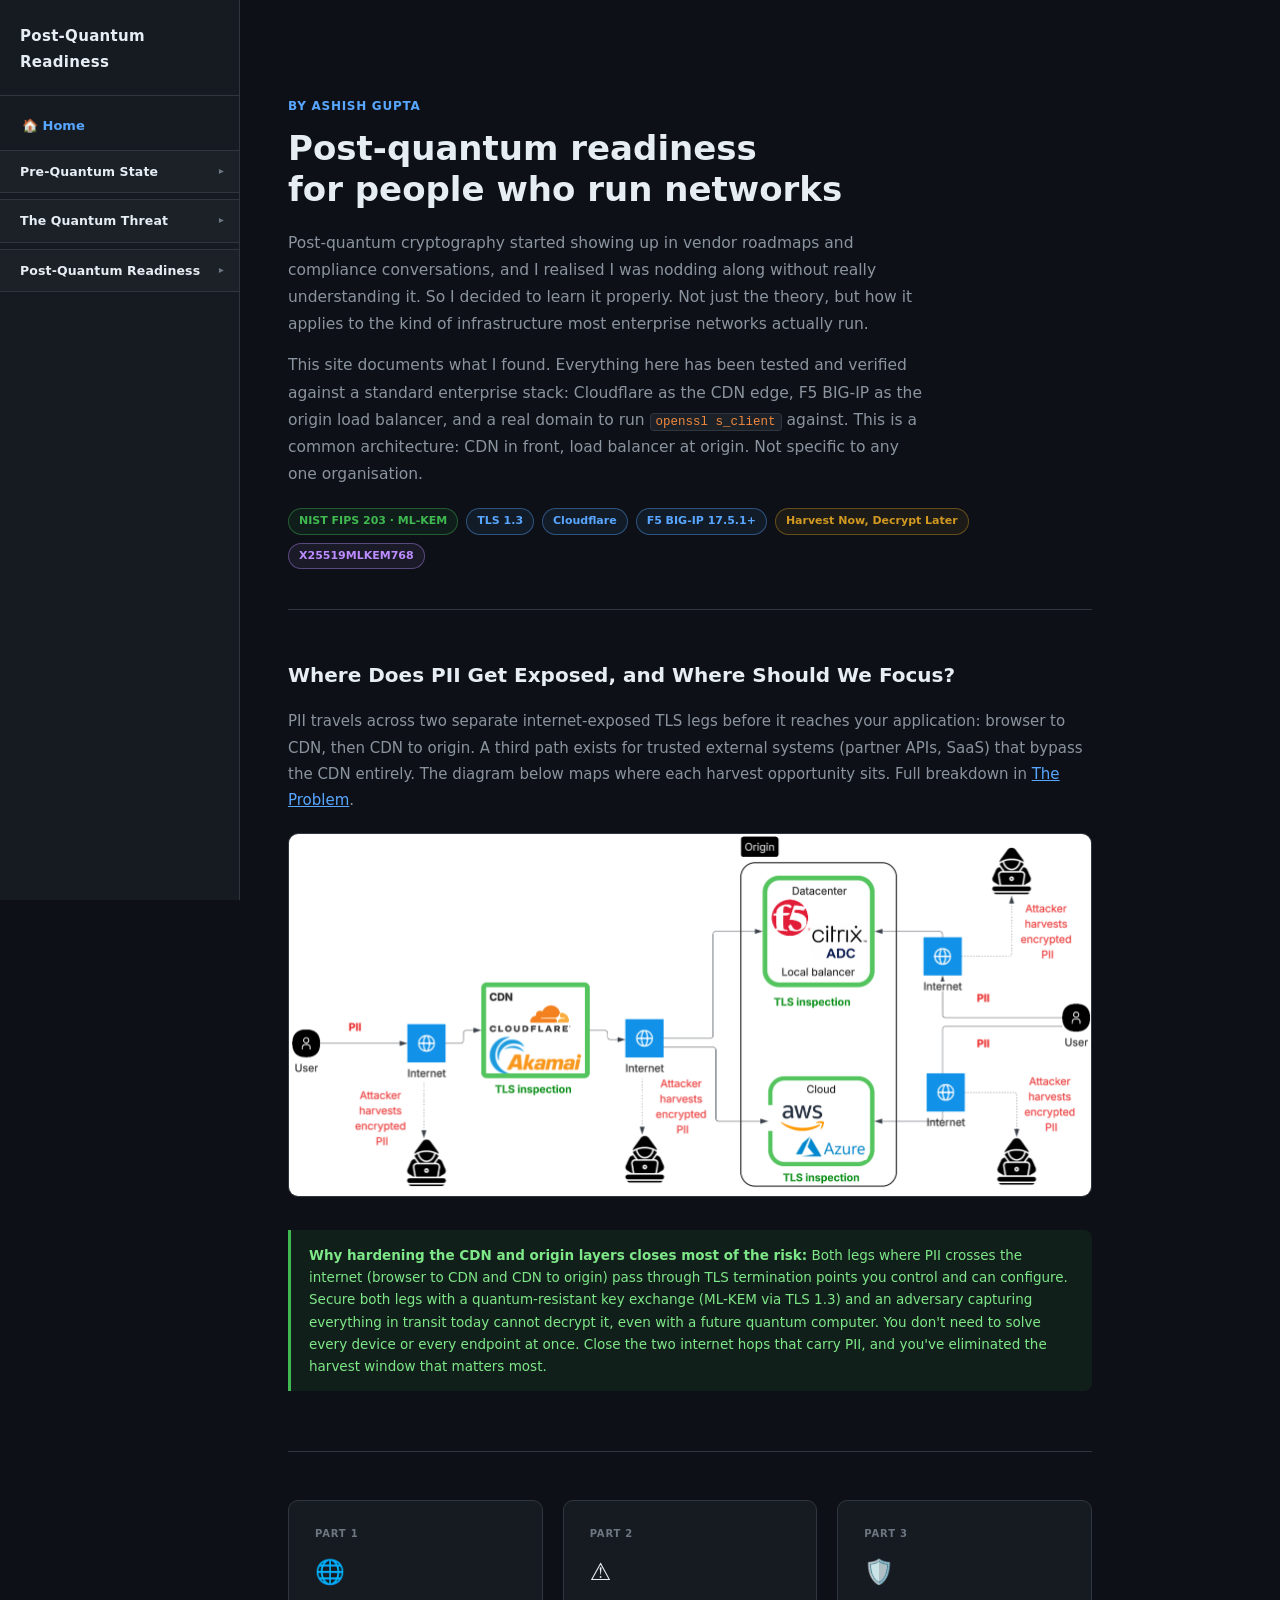
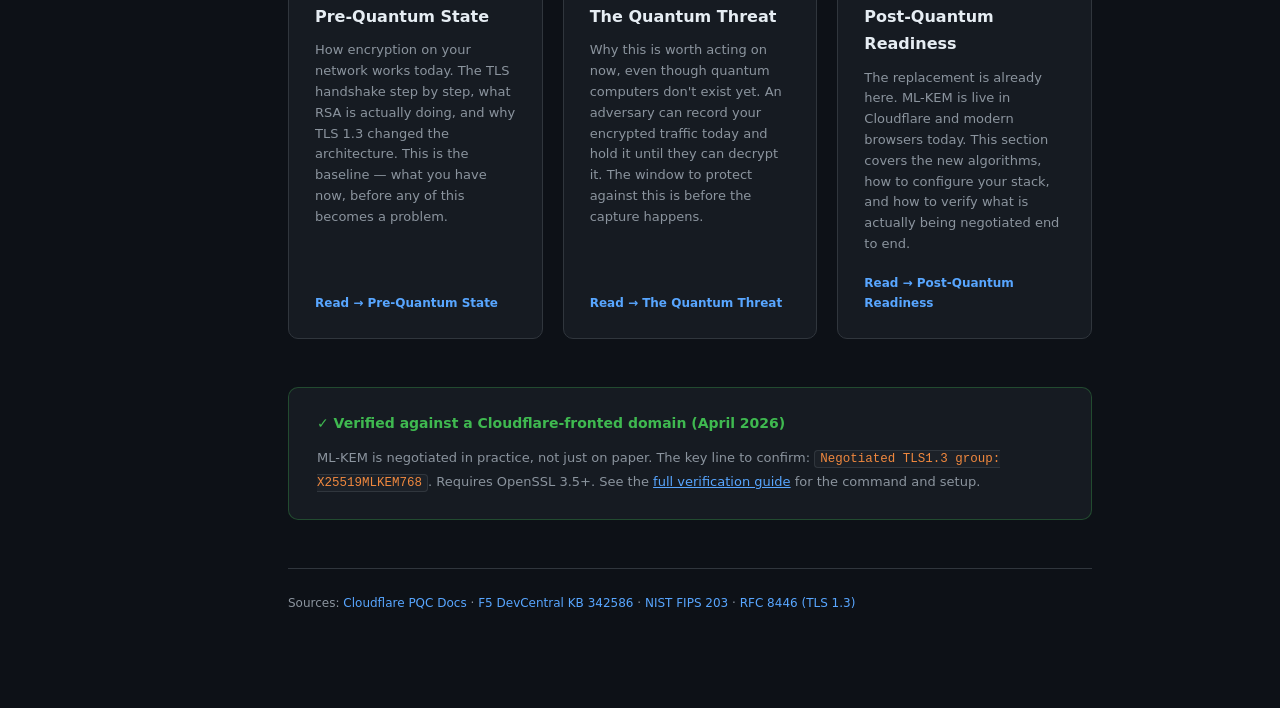
==== docs/index.html @ 65822cf4 "Replace 4 section cards with 3 matching the nav structure" ====
<!DOCTYPE html>
<html lang="en">
<head>
  <meta charset="UTF-8" />
  <meta name="viewport" content="width=device-width, initial-scale=1.0" />
  <title>Post-Quantum Readiness</title>
  <link rel="stylesheet" href="static/style.css" />
  <style>
    /* Landing page extras */
    .hero {
      padding: 48px 0 40px;
      border-bottom: 1px solid var(--border);
      margin-bottom: 48px;
    }
    .hero .eyebrow {
      font-size: 12px; color: var(--blue); font-weight: 600;
      letter-spacing: 0.06em; text-transform: uppercase; margin-bottom: 12px;
    }
    .hero h1 {
      font-size: 34px; font-weight: 700; line-height: 1.2;
      margin-bottom: 20px; color: var(--text);
    }
    .hero p { font-size: 15.5px; max-width: 640px; margin-bottom: 14px; }

    .section-cards { display: grid; grid-template-columns: 1fr 1fr 1fr; gap: 20px; margin-bottom: 48px; }

    .section-card {
      background: var(--surface); border: 1px solid var(--border);
      border-radius: 10px; padding: 24px 26px;
      text-decoration: none; color: inherit;
      display: flex; flex-direction: column; gap: 10px;
      transition: border-color 0.15s, background 0.15s;
    }
    .section-card:hover { border-color: var(--blue); background: rgba(88,166,255,0.04); }
    .section-card .card-eyebrow {
      font-size: 10px; font-weight: 700; text-transform: uppercase;
      letter-spacing: 0.08em; color: var(--text-dim);
    }
    .section-card .card-icon { font-size: 24px; }
    .section-card h3 { font-size: 16px; font-weight: 700; color: var(--text); margin: 0; }
    .section-card p { font-size: 13px; color: var(--text-muted); margin: 0; line-height: 1.6; }
    .section-card .card-link {
      font-size: 12px; font-weight: 600; color: var(--blue);
      margin-top: auto; padding-top: 8px;
    }

    .verified-box {
      background: var(--surface); border: 1px solid rgba(63,185,80,0.3);
      border-radius: 10px; padding: 24px 28px; margin-bottom: 48px;
    }
    .verified-box h3 { font-size: 14px; font-weight: 700; color: var(--green); margin-bottom: 12px; }
    .verified-box p { font-size: 13px; margin-bottom: 10px; }
    .verified-box p:last-child { margin-bottom: 0; }
    .verified-box pre { margin: 10px 0 0; font-size: 12px; }

    @media (max-width: 800px) {
      .section-cards { grid-template-columns: 1fr; }
      .hero h1 { font-size: 26px; }
    }
  </style>
</head>
<body>
<button id="menu-toggle" aria-label="Open navigation">☰</button>
<div id="sidebar-overlay"></div>


<aside class="sidebar">
  <div class="sidebar-logo">
    <a href="index.html">
      <h1>Post-Quantum<br>Readiness</h1>
    </a>
  </div>
  <nav>
    <a href="index.html" class="nav-home active">🏠 Home</a>

    <div class="nav-group">
      <div class="nav-section">Pre-Quantum State</div>
      <div class="nav-group-items">
        <a href="tls-rsa-handshake.html" class="nav-page">TLS 1.2 RSA Handshake</a>
        <a href="tls-rsa-handshake.html#the-flow" class="nav-sub">The 8-Step Flow</a>
        <a href="tls-rsa-handshake.html#the-vulnerability" class="nav-sub">Where the Vulnerability Lives</a>
        <a href="tls-rsa-handshake.html#vs-tls13" class="nav-sub">How TLS 1.3 Fixed It</a>

        <a href="tls-versions.html" class="nav-page">TLS 1.2 vs TLS 1.3</a>
        <a href="tls-versions.html#at-a-glance" class="nav-sub">At a Glance</a>
        <a href="tls-versions.html#key-points" class="nav-sub">Three Things to Know</a>
        <a href="tls-versions.html#why-tls12-fails" class="nav-sub">Why TLS 1.2 Can&#39;t Do ML-KEM</a>
        <a href="tls-versions.html#real-world" class="nav-sub">Real-World Test</a>
        <a href="tls-versions.html#cloudflare-tls-settings" class="nav-sub">Cloudflare TLS Settings</a>
      </div>
    </div>

    <div class="nav-group">
      <div class="nav-section">The Quantum Threat</div>
      <div class="nav-group-items">
        <a href="pre-quantum.html" class="nav-page">The Problem</a>
        <a href="pre-quantum.html#where-pii-flows" class="nav-sub">Where PII Flows</a>
        <a href="pre-quantum.html#why-key-exchange" class="nav-sub">Why Key Exchange</a>
        <a href="pre-quantum.html#hndl" class="nav-sub">Harvest Now, Decrypt Later</a>
      </div>
    </div>

    <div class="nav-group">
      <div class="nav-section">Post-Quantum Readiness</div>
      <div class="nav-group-items">
        <a href="post-quantum.html" class="nav-page">Post-Quantum Crypto</a>
        <a href="post-quantum.html#nist-standards" class="nav-sub">NIST Standards</a>
        <a href="post-quantum.html#mlkem-tls" class="nav-sub">ML-KEM in TLS 1.3</a>
        <a href="post-quantum.html#hybrid" class="nav-sub">Hybrid Mode</a>

        <a href="network.html" class="nav-page">Network Configuration</a>
        <a href="network.html#control" class="nav-sub">What You Can Control</a>
        <a href="network.html#tls-legs" class="nav-sub">TLS Termination Points</a>
        <a href="network.html#vendor-status" class="nav-sub">Vendor PQC Status</a>
        <a href="network.html#f5-config" class="nav-sub">F5 Configuration</a>
        <a href="network.html#openssl-setup" class="nav-sub">OpenSSL Setup</a>
        <a href="network.html#verify" class="nav-sub">Running the Test</a>

        <a href="non-http-protocols.html" class="nav-page">Non-HTTP Protocols</a>
        <a href="non-http-protocols.html#overview" class="nav-sub">Risk Overview</a>
        <a href="non-http-protocols.html#external" class="nav-sub">External Connections</a>
        <a href="non-http-protocols.html#sftp-ssh" class="nav-sub nav-sub-2">SFTP / SSH</a>
        <a href="non-http-protocols.html#ftps" class="nav-sub nav-sub-2">FTPS</a>
        <a href="non-http-protocols.html#smtp" class="nav-sub nav-sub-2">SMTP / Email</a>
        <a href="non-http-protocols.html#internal" class="nav-sub">Internal Connections</a>
        <a href="non-http-protocols.html#ldap" class="nav-sub nav-sub-2">LDAPS</a>
        <a href="non-http-protocols.html#kerberos" class="nav-sub nav-sub-2">Kerberos</a>
        <a href="non-http-protocols.html#ipsec" class="nav-sub nav-sub-2">IPsec / IKEv2</a>
        <a href="non-http-protocols.html#database" class="nav-sub nav-sub-2">Database TLS</a>
        <a href="non-http-protocols.html#sip" class="nav-sub nav-sub-2">SIP / VoIP</a>
        <a href="non-http-protocols.html#grpc" class="nav-sub nav-sub-2">gRPC</a>
        <a href="non-http-protocols.html#mqtt" class="nav-sub nav-sub-2">MQTT</a>
      </div>
    </div>
  </nav>
</aside>

<main>
  <div class="hero">
    <div class="eyebrow">by Ashish Gupta</div>
    <h1>Post-quantum readiness<br>for people who run networks</h1>
    <p>
      Post-quantum cryptography started showing up in vendor roadmaps and compliance conversations,
      and I realised I was nodding along without really understanding it. So I decided to learn it
      properly. Not just the theory, but how it applies to the kind of infrastructure most enterprise
      networks actually run.
    </p>
    <p>
      This site documents what I found. Everything here has been tested and verified against a
      standard enterprise stack: Cloudflare as the CDN edge, F5 BIG-IP as the origin load balancer,
      and a real domain to run <code>openssl s_client</code> against. This is a common architecture:
      CDN in front, load balancer at origin. Not specific to any one organisation.
    </p>
    <div class="pill-row">
      <span class="pill pill-green">NIST FIPS 203 · ML-KEM</span>
      <span class="pill pill-blue">TLS 1.3</span>
      <span class="pill pill-blue">Cloudflare</span>
      <span class="pill pill-blue">F5 BIG-IP 17.5.1+</span>
      <span class="pill pill-yellow">Harvest Now, Decrypt Later</span>
      <span class="pill pill-purple">X25519MLKEM768</span>
    </div>
  </div>

  <!-- ── Where PII Gets Exposed ──────────────────────────────────── -->
  <div id="harvest-where" style="margin-bottom:48px;padding-bottom:40px;border-bottom:1px solid var(--border);">

    <h2 style="font-size:20px;font-weight:700;color:var(--text);margin-bottom:16px;">
      Where Does PII Get Exposed, and Where Should We Focus?
    </h2>

    <p style="margin-bottom:20px;">
      PII travels across two separate internet-exposed TLS legs before it reaches your application:
      browser to CDN, then CDN to origin. A third path exists for trusted external systems
      (partner APIs, SaaS) that bypass the CDN entirely. The diagram below maps where each
      harvest opportunity sits. Full breakdown in <a href="pre-quantum.html" style="color:var(--blue);">The Problem</a>.
    </p>

    <!-- Harvest points diagram -->
    <div style="margin-bottom:24px;">
      <img src="static/harvest-points.png"
           alt="Network diagram showing harvest points across User → Cloudflare → F5/CloudFront traffic path"
           style="width:100%;border-radius:10px;border:1px solid var(--border);">
    </div>

    <div class="callout callout-green">
      <strong>Why hardening the CDN and origin layers closes most of the risk:</strong>
      Both legs where PII crosses the internet (browser to CDN and CDN to origin) pass through
      TLS termination points you control and can configure. Secure both legs with a quantum-resistant
      key exchange (ML-KEM via TLS 1.3) and an adversary capturing everything in transit today
      cannot decrypt it, even with a future quantum computer. You don't need to solve every
      device or every endpoint at once. Close the two internet hops that carry PII, and you've
      eliminated the harvest window that matters most.
    </div>

  </div>

  <!-- Section Cards -->
  <div class="section-cards">

    <a href="tls-rsa-handshake.html" class="section-card">
      <div class="card-eyebrow">Part 1</div>
      <div class="card-icon">🌐</div>
      <h3>Pre-Quantum State</h3>
      <p>
        How encryption on your network works today. The TLS handshake step by step, what RSA
        is actually doing, and why TLS 1.3 changed the architecture. This is the baseline —
        what you have now, before any of this becomes a problem.
      </p>
      <div class="card-link">Read → Pre-Quantum State</div>
    </a>

    <a href="pre-quantum.html" class="section-card">
      <div class="card-eyebrow">Part 2</div>
      <div class="card-icon">⚠️</div>
      <h3>The Quantum Threat</h3>
      <p>
        Why this is worth acting on now, even though quantum computers don't exist yet.
        An adversary can record your encrypted traffic today and hold it until they can
        decrypt it. The window to protect against this is before the capture happens.
      </p>
      <div class="card-link">Read → The Quantum Threat</div>
    </a>

    <a href="post-quantum.html" class="section-card">
      <div class="card-eyebrow">Part 3</div>
      <div class="card-icon">🛡️</div>
      <h3>Post-Quantum Readiness</h3>
      <p>
        The replacement is already here. ML-KEM is live in Cloudflare and modern browsers
        today. This section covers the new algorithms, how to configure your stack, and
        how to verify what is actually being negotiated end to end.
      </p>
      <div class="card-link">Read → Post-Quantum Readiness</div>
    </a>

  </div>

  <!-- Verified result box -->
  <div class="verified-box">
    <h3>✓ Verified against a Cloudflare-fronted domain (April 2026)</h3>
    <p>
      ML-KEM is negotiated in practice, not just on paper. The key line to confirm:
      <code>Negotiated TLS1.3 group: X25519MLKEM768</code>. Requires OpenSSL 3.5+.
      See the <a href="network.html#verify" style="color:var(--blue);">full verification guide</a>
      for the command and setup.
    </p>
  </div>

  <footer>
    <p>
      Sources:
      <a href="https://developers.cloudflare.com/ssl/post-quantum-cryptography/" target="_blank">Cloudflare PQC Docs</a> ·
      <a href="https://community.f5.com/kb/technicalarticles/future-proofing-your-network-enabling-quantum-ciphers-on-f5-big-ip-tmos-17-5-1/342586" target="_blank">F5 DevCentral KB 342586</a> ·
      <a href="https://csrc.nist.gov/publications/detail/fips/203/final" target="_blank">NIST FIPS 203</a> ·
      <a href="https://www.rfc-editor.org/rfc/rfc8446" target="_blank">RFC 8446 (TLS 1.3)</a>
    </p>
  </footer>
</main>


<script>
  (function () {
    document.querySelectorAll('.nav-group').forEach(function (group) {
      group.classList.add('collapsed');
      group.querySelector('.nav-section').addEventListener('click', function () {
        group.classList.toggle('collapsed');
      });
    });
    var btn     = document.getElementById('menu-toggle');
    var sidebar = document.querySelector('.sidebar');
    var overlay = document.getElementById('sidebar-overlay');
    function openNav()  { sidebar.classList.add('open'); overlay.classList.add('open'); }
    function closeNav() { sidebar.classList.remove('open'); overlay.classList.remove('open'); }
    if (btn) {
      btn.addEventListener('click', function () {
        sidebar.classList.contains('open') ? closeNav() : openNav();
      });
      overlay.addEventListener('click', closeNav);
      sidebar.querySelectorAll('a').forEach(function (a) { a.addEventListener('click', closeNav); });
    }
  })();
</script>
</body>
</html>
---- docs/static/style.css ----
/* ── Reset & base ──────────────────────────────────────────────────── */
*, *::before, *::after { box-sizing: border-box; margin: 0; padding: 0; }

:root {
  --bg:           #0d1117;
  --surface:      #161b22;
  --surface-2:    #1c2128;
  --border:       #30363d;
  --border-light: #21262d;
  --text:         #e6edf3;
  --text-muted:   #8b949e;
  --text-dim:     #6e7681;
  --blue:         #58a6ff;
  --green:        #3fb950;
  --red:          #f85149;
  --yellow:       #d29922;
  --purple:       #bc8cff;
  --orange:       #f0883e;
  --sidebar-w:    240px;
  --radius:       8px;
  --font-mono:    'SFMono-Regular', Consolas, 'Liberation Mono', Menlo, monospace;
}

html { scroll-behavior: smooth; }

body {
  background: var(--bg);
  color: var(--text);
  font-family: -apple-system, BlinkMacSystemFont, 'Segoe UI', system-ui, sans-serif;
  font-size: 15px;
  line-height: 1.7;
  display: flex;
  min-height: 100vh;
}

/* ── Sidebar ─────────────────────────────────────────────────────── */
.sidebar {
  width: var(--sidebar-w);
  height: 100vh;
  background: var(--surface);
  border-right: 1px solid var(--border);
  position: fixed;
  top: 0; left: 0;
  overflow-y: auto;
  z-index: 100;
  padding: 0 0 40px;
}
.sidebar-logo {
  padding: 24px 20px 20px;
  border-bottom: 1px solid var(--border);
}
.sidebar-logo a { text-decoration: none; }
.sidebar-logo h1 {
  font-size: 15px;
  font-weight: 700;
  color: var(--text);
  letter-spacing: 0.02em;
}
.sidebar-logo .tagline {
  font-size: 11px;
  color: var(--text-muted);
  margin-top: 3px;
}
.radar-badge {
  display: inline-block;
  background: linear-gradient(135deg, #1f6feb 0%, #388bfd 100%);
  color: #fff;
  font-size: 10px;
  font-weight: 700;
  letter-spacing: 0.08em;
  padding: 2px 7px;
  border-radius: 10px;
  margin-bottom: 8px;
  text-transform: uppercase;
}
.sidebar nav { padding: 12px 0 24px; }

/* Home link */
.sidebar a.nav-home {
  display: block;
  padding: 7px 20px;
  font-size: 13px;
  font-weight: 600;
  color: var(--text-muted);
  text-decoration: none;
  border-left: 2px solid transparent;
  transition: all 0.15s;
  margin-bottom: 6px;
}
.sidebar a.nav-home:hover { color: var(--blue); background: var(--surface-2); }
.sidebar a.nav-home.active { color: var(--blue); }

/* Section-level page links */
.sidebar a.nav-page {
  display: block;
  padding: 6px 20px;
  font-size: 12px;
  font-weight: 700;
  color: var(--text-dim);
  text-decoration: none;
  text-transform: uppercase;
  letter-spacing: 0.07em;
  border-left: 2px solid transparent;
  margin-top: 14px;
  transition: all 0.15s;
}
.sidebar a.nav-page:hover { color: var(--text); }
.sidebar a.nav-page.current { color: var(--text); }

/* Sub-section links */
.sidebar a.nav-sub {
  display: block;
  padding: 4px 20px 4px 30px;
  font-size: 12px;
  color: var(--text-dim);
  text-decoration: none;
  border-left: 2px solid transparent;
  transition: all 0.15s;
  line-height: 1.45;
}
.sidebar a.nav-sub:hover { color: var(--text); background: var(--surface-2); }
.sidebar a.nav-sub.active {
  color: var(--blue);
  border-left-color: var(--blue);
  background: rgba(88,166,255,0.06);
}

/* Collapsible section groups */
.nav-group { }

.nav-section {
  padding: 10px 16px 10px 20px;
  margin-top: 6px;
  font-size: 12.5px;
  font-weight: 700;
  letter-spacing: 0.01em;
  color: var(--text);
  background: var(--surface-2);
  border-top: 1px solid var(--border);
  border-bottom: 1px solid var(--border);
  cursor: pointer;
  display: flex;
  align-items: center;
  justify-content: space-between;
  user-select: none;
  transition: background 0.15s;
}
.nav-section:hover { background: rgba(88,166,255,0.07); }
.nav-section::after {
  content: '▾';
  font-size: 10px;
  color: var(--text-dim);
  transition: transform 0.2s ease;
  flex-shrink: 0;
}
.nav-group.collapsed .nav-section::after { transform: rotate(-90deg); }

.nav-group-items {
  overflow: hidden;
  max-height: 1000px;
  transition: max-height 0.25s ease;
}
.nav-group.collapsed .nav-group-items { max-height: 0; }

/* Indented protocol sub-links (two levels deep) */
.sidebar a.nav-sub-2 {
  padding-left: 40px;
  font-size: 11.5px;
}

/* ── Main content ────────────────────────────────────────────────── */
main {
  margin-left: var(--sidebar-w);
  flex: 1;
  max-width: 900px;
  padding: 48px 48px 80px;
}

/* ── Page header ─────────────────────────────────────────────────── */
.page-header {
  border-bottom: 1px solid var(--border);
  padding-bottom: 32px;
  margin-bottom: 48px;
}
.page-header .eyebrow {
  font-size: 12px;
  color: var(--blue);
  font-weight: 600;
  letter-spacing: 0.06em;
  text-transform: uppercase;
  margin-bottom: 10px;
}
.page-header h1 {
  font-size: 30px;
  font-weight: 700;
  line-height: 1.2;
  margin-bottom: 14px;
  color: var(--text);
}
.page-header .subtitle {
  color: var(--text-muted);
  font-size: 15px;
  max-width: 620px;
  line-height: 1.7;
}

/* ── Typography ──────────────────────────────────────────────────── */
h2 { font-size: 22px; font-weight: 700; color: var(--text); margin: 40px 0 12px; }
h3 { font-size: 17px; font-weight: 600; color: var(--text); margin: 32px 0 12px; }
h3:first-child { margin-top: 0; }
p { color: var(--text-muted); margin-bottom: 14px; line-height: 1.75; }
strong { color: var(--text); font-weight: 600; }
em { color: var(--text); font-style: italic; }

/* ── Section header ──────────────────────────────────────────────── */
.section-header {
  display: flex;
  align-items: center;
  gap: 12px;
  margin-bottom: 28px;
  padding-bottom: 16px;
  border-bottom: 1px solid var(--border);
}
.section-icon {
  width: 36px; height: 36px;
  border-radius: 8px;
  display: flex; align-items: center; justify-content: center;
  font-size: 18px; flex-shrink: 0;
}
.icon-blue   { background: rgba(88,166,255,0.12); }
.icon-green  { background: rgba(63,185,80,0.12); }
.icon-purple { background: rgba(188,140,255,0.12); }
.icon-yellow { background: rgba(210,153,34,0.12); }
.section-header h2 { font-size: 22px; font-weight: 700; margin: 0; }
.section-header .section-sub { font-size: 13px; color: var(--text-muted); margin-top: 2px; }

/* ── Cards ───────────────────────────────────────────────────────── */
.card {
  background: var(--surface);
  border: 1px solid var(--border);
  border-radius: var(--radius);
  padding: 20px 24px;
  margin-bottom: 16px;
}
.card h4 { font-size: 13px; font-weight: 700; color: var(--text); margin-bottom: 6px; }
.card p { font-size: 13px; margin-bottom: 0; }

.card-grid   { display: grid; grid-template-columns: 1fr 1fr; gap: 16px; margin-bottom: 16px; }
.card-grid-3 { display: grid; grid-template-columns: 1fr 1fr 1fr; gap: 16px; margin-bottom: 16px; }

/* ── Callouts ────────────────────────────────────────────────────── */
.callout {
  border-left: 3px solid;
  padding: 14px 18px;
  border-radius: 0 var(--radius) var(--radius) 0;
  margin: 20px 0;
  font-size: 13.5px;
  line-height: 1.65;
}
.callout-red    { border-color: var(--red);    background: rgba(248,81,73,0.08);  color: #ffa8a3; }
.callout-green  { border-color: var(--green);  background: rgba(63,185,80,0.08);  color: #7ee787; }
.callout-yellow { border-color: var(--yellow); background: rgba(210,153,34,0.08); color: #e3b341; }
.callout-blue   { border-color: var(--blue);   background: rgba(88,166,255,0.08); color: #a5c8ff; }
.callout strong { color: inherit; }

/* ── Code ────────────────────────────────────────────────────────── */
code {
  font-family: var(--font-mono);
  font-size: 12.5px;
  background: var(--surface-2);
  border: 1px solid var(--border);
  border-radius: 4px;
  padding: 1px 5px;
  color: var(--orange);
}
pre {
  font-family: var(--font-mono);
  font-size: 12.5px;
  background: var(--surface-2);
  border: 1px solid var(--border);
  border-radius: var(--radius);
  padding: 16px 18px;
  overflow-x: auto;
  color: #a5c8ff;
  line-height: 1.6;
  margin: 16px 0;
}
pre .comment   { color: var(--text-dim); }
pre .highlight { color: var(--green); }
pre .key       { color: var(--orange); }

/* ── Badges & pills ──────────────────────────────────────────────── */
.badge {
  display: inline-flex; align-items: center; gap: 5px;
  font-size: 11px; font-weight: 700;
  padding: 2px 8px; border-radius: 12px; white-space: nowrap;
}
.badge::before { content: '●'; font-size: 8px; }
.badge-green  { background: rgba(63,185,80,0.15);  color: var(--green); }
.badge-red    { background: rgba(248,81,73,0.15);  color: var(--red); }
.badge-yellow { background: rgba(210,153,34,0.15); color: var(--yellow); }
.badge-blue   { background: rgba(88,166,255,0.15); color: var(--blue); }

.pill {
  font-size: 11px; font-weight: 600;
  padding: 3px 10px; border-radius: 20px; border: 1px solid;
}
.pill-blue   { color: var(--blue);   border-color: rgba(88,166,255,0.4);  background: rgba(88,166,255,0.08); }
.pill-green  { color: var(--green);  border-color: rgba(63,185,80,0.4);   background: rgba(63,185,80,0.08); }
.pill-yellow { color: var(--yellow); border-color: rgba(210,153,34,0.4);  background: rgba(210,153,34,0.08); }
.pill-purple { color: var(--purple); border-color: rgba(188,140,255,0.4); background: rgba(188,140,255,0.08); }
.pill-red    { color: var(--red);    border-color: rgba(248,81,73,0.4);   background: rgba(248,81,73,0.08); }
.pill-row    { display: flex; gap: 8px; flex-wrap: wrap; margin-top: 20px; }

/* ── Tables ──────────────────────────────────────────────────────── */
.table-wrap { overflow-x: auto; margin: 16px 0; }
table { width: 100%; border-collapse: collapse; font-size: 13px; }
th {
  background: var(--surface-2); color: var(--text-muted);
  font-size: 11px; font-weight: 700; text-transform: uppercase;
  letter-spacing: 0.06em; padding: 10px 14px; text-align: left;
  border-bottom: 1px solid var(--border);
}
td { padding: 10px 14px; border-bottom: 1px solid var(--border-light); color: var(--text-muted); vertical-align: top; }
tr:last-child td { border-bottom: none; }
td strong { color: var(--text); }

/* ── Step list ───────────────────────────────────────────────────── */
.step-list { margin: 12px 0 20px; }
.step {
  display: flex; gap: 14px;
  padding: 10px 0;
  border-bottom: 1px solid var(--border-light);
}
.step:last-child { border-bottom: none; }
.step-num {
  width: 26px; height: 26px;
  background: var(--surface-2); border: 1px solid var(--border);
  border-radius: 50%;
  display: flex; align-items: center; justify-content: center;
  font-size: 11px; font-weight: 700; color: var(--text-muted);
  flex-shrink: 0; margin-top: 1px;
}
.step-content { flex: 1; }
.step-title { font-size: 13.5px; font-weight: 600; color: var(--text); margin-bottom: 2px; }
.step-body  { font-size: 12.5px; color: var(--text-muted); }

/* ── Sequence diagram ────────────────────────────────────────────── */
.sequence-diagram {
  background: var(--surface); border: 1px solid var(--border);
  border-radius: var(--radius); padding: 28px; margin: 20px 0; overflow-x: auto;
}
.seq-header { display: grid; grid-template-columns: 1fr 80px 1fr; gap: 0; margin-bottom: 20px; }
.seq-actor {
  background: var(--surface-2); border: 1px solid var(--border);
  border-radius: 6px; text-align: center; padding: 10px 16px;
}
.seq-actor .actor-name { font-size: 13px; font-weight: 700; color: var(--text); }
.seq-actor .actor-desc { font-size: 11px; color: var(--text-muted); margin-top: 2px; }

/* ── Diagram wrap ────────────────────────────────────────────────── */
.diagram-wrap {
  background: var(--surface); border: 1px solid var(--border);
  border-radius: var(--radius); padding: 28px; margin: 20px 0; overflow-x: auto;
}
.diagram-wrap svg { display: block; max-width: 100%; }

/* ── Algo cards ──────────────────────────────────────────────────── */
.algo-card {
  background: var(--surface); border: 1px solid var(--border);
  border-radius: var(--radius); padding: 18px 20px;
}
.algo-card .algo-tag { font-size: 10px; font-weight: 700; text-transform: uppercase; letter-spacing: 0.07em; margin-bottom: 6px; }
.algo-card h4 { font-size: 14px; font-weight: 700; color: var(--text); margin-bottom: 4px; }
.algo-card .fips { font-family: var(--font-mono); font-size: 11px; color: var(--blue); margin-bottom: 8px; }
.algo-card p { font-size: 12.5px; margin-bottom: 0; }

/* ── Page nav (prev/next) ────────────────────────────────────────── */
.page-nav {
  display: flex; justify-content: space-between; align-items: center;
  margin-top: 56px; padding-top: 24px;
  border-top: 1px solid var(--border);
  gap: 16px;
}
.page-nav a {
  display: flex; flex-direction: column; gap: 3px;
  padding: 12px 16px; border-radius: var(--radius);
  border: 1px solid var(--border); background: var(--surface);
  text-decoration: none; color: var(--text-muted);
  transition: all 0.15s; max-width: 260px;
}
.page-nav a:hover { border-color: var(--blue); color: var(--text); background: rgba(88,166,255,0.05); }
.page-nav .nav-label { font-size: 11px; color: var(--text-dim); font-weight: 600; text-transform: uppercase; letter-spacing: 0.06em; }
.page-nav .nav-title { font-size: 13px; font-weight: 600; color: var(--text); }
.page-nav .next { text-align: right; margin-left: auto; }

/* ── Footer ──────────────────────────────────────────────────────── */
footer {
  border-top: 1px solid var(--border); padding: 24px 0 0;
  margin-top: 40px; font-size: 12px; color: var(--text-dim);
}
footer a { color: var(--blue); text-decoration: none; }

/* ── Mobile hamburger ────────────────────────────────────────────── */
#menu-toggle {
  display: none;
  position: fixed;
  top: 12px; left: 12px;
  z-index: 200;
  background: var(--surface-2);
  border: 1px solid var(--border);
  border-radius: 6px;
  color: var(--text);
  font-size: 18px;
  line-height: 1;
  padding: 6px 11px;
  cursor: pointer;
}

#sidebar-overlay {
  display: none;
  position: fixed;
  inset: 0;
  background: rgba(0,0,0,0.55);
  z-index: 99;
}
#sidebar-overlay.open { display: block; }

/* ── Responsive ──────────────────────────────────────────────────── */
.sidebar { transition: transform 0.25s ease; }

@media (max-width: 800px) {
  #menu-toggle { display: block; }
  .sidebar {
    transform: translateX(-100%);
  }
  .sidebar.open { transform: translateX(0); }
  main { margin-left: 0; padding: 24px; padding-top: 56px; }
  .card-grid, .card-grid-3 { grid-template-columns: 1fr; }
  .page-nav { flex-direction: column; }
  .page-nav .next { margin-left: 0; text-align: left; }
}
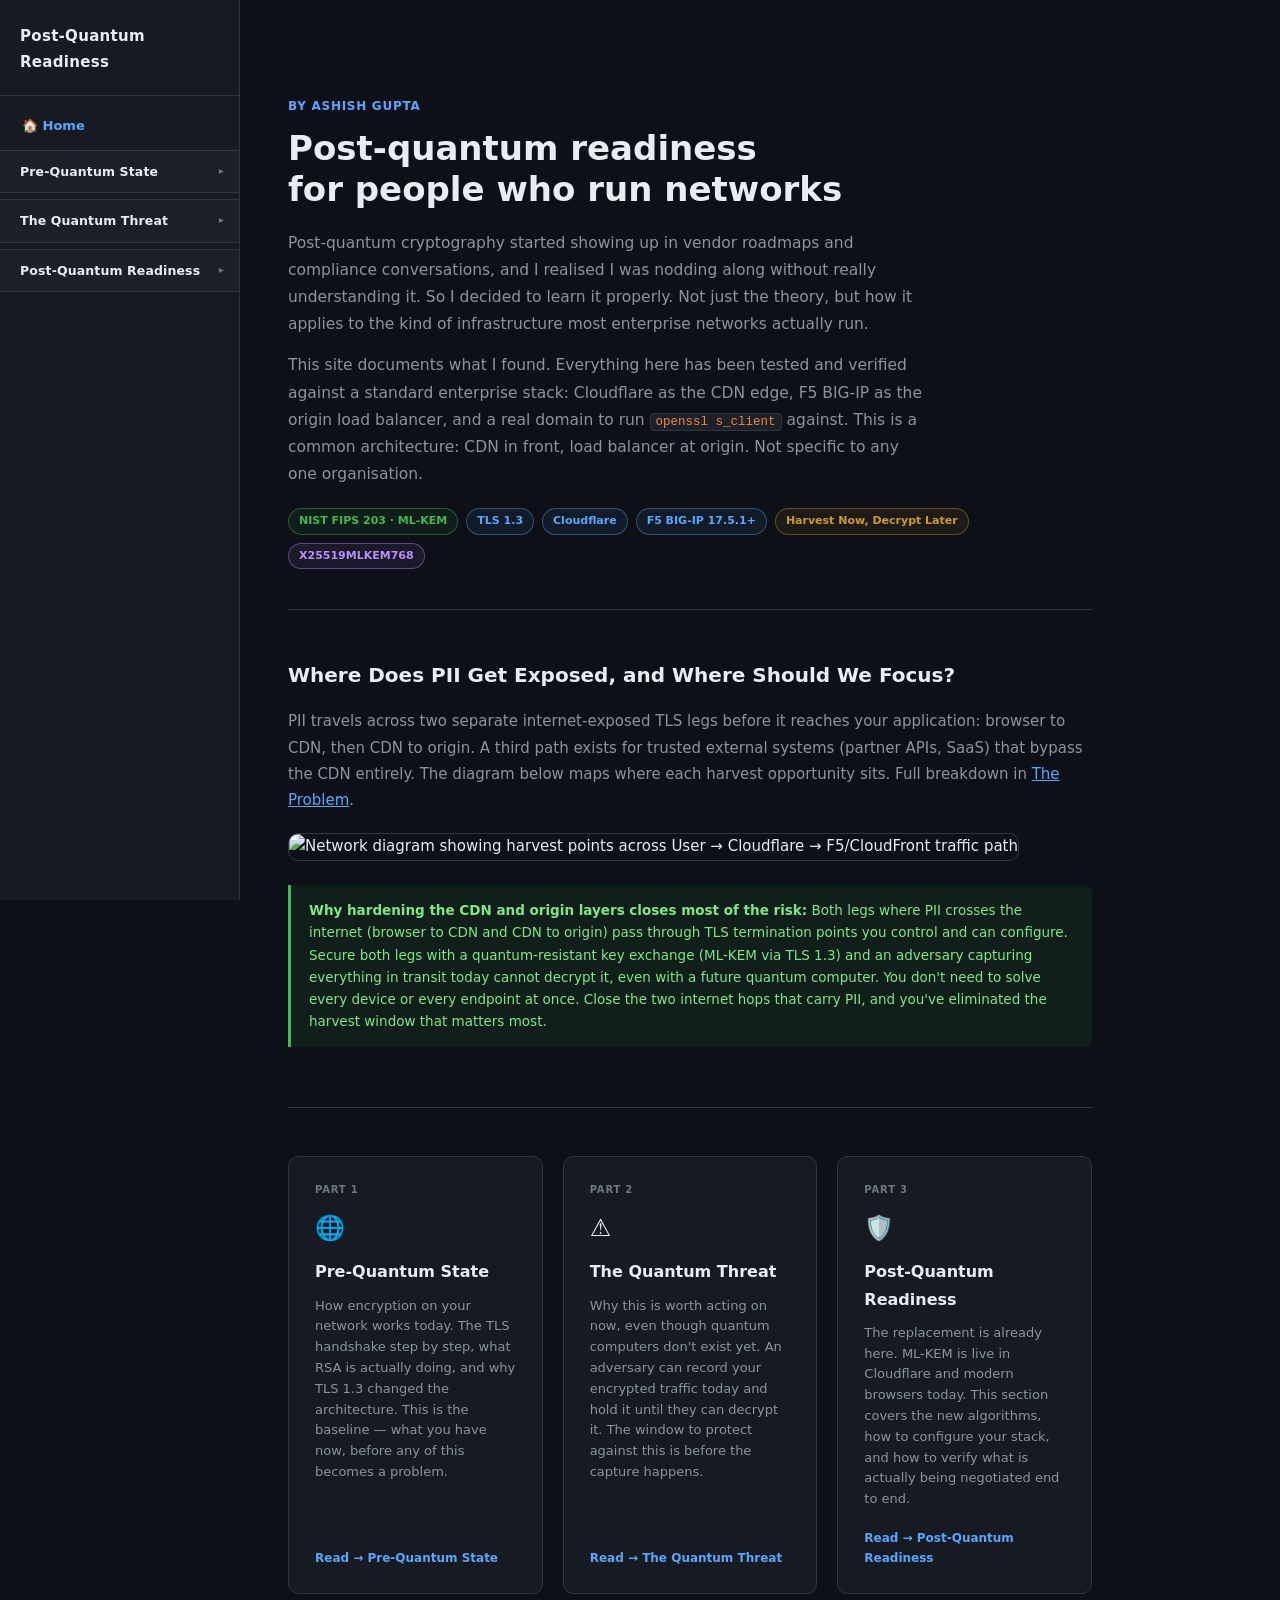
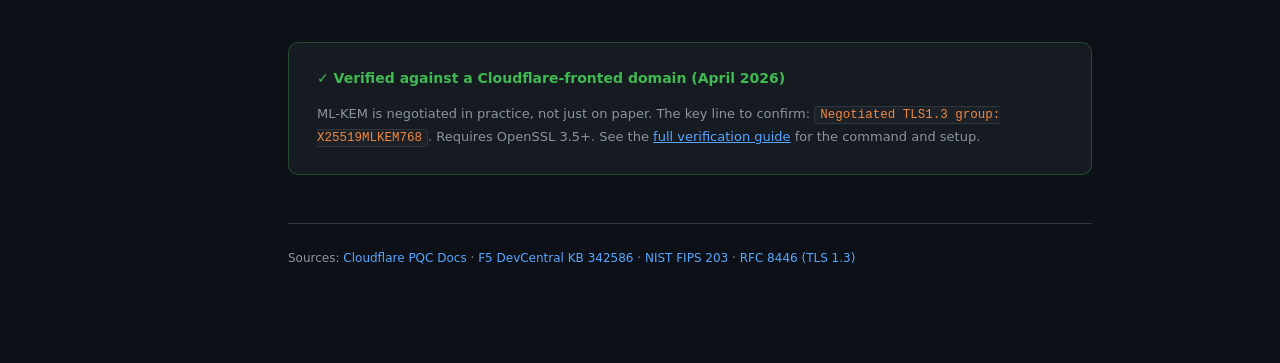
==== commit 36dd95d7: "Replace harvest-points.png with flow-with-legs.png" ====
--- a/docs/index.html
+++ b/docs/index.html
@@ -177,7 +177,7 @@
 
     <!-- Harvest points diagram -->
     <div style="margin-bottom:24px;">
-      <img src="static/harvest-points.png"
+      <img src="static/flow-with-legs.png"
            alt="Network diagram showing harvest points across User → Cloudflare → F5/CloudFront traffic path"
            style="width:100%;border-radius:10px;border:1px solid var(--border);">
     </div>
@@ -261,7 +261,9 @@
 <script>
   (function () {
     document.querySelectorAll('.nav-group').forEach(function (group) {
-      group.classList.add('collapsed');
+      if (!group.querySelector('.nav-page.current')) {
+        group.classList.add('collapsed');
+      }
       group.querySelector('.nav-section').addEventListener('click', function () {
         group.classList.toggle('collapsed');
       });
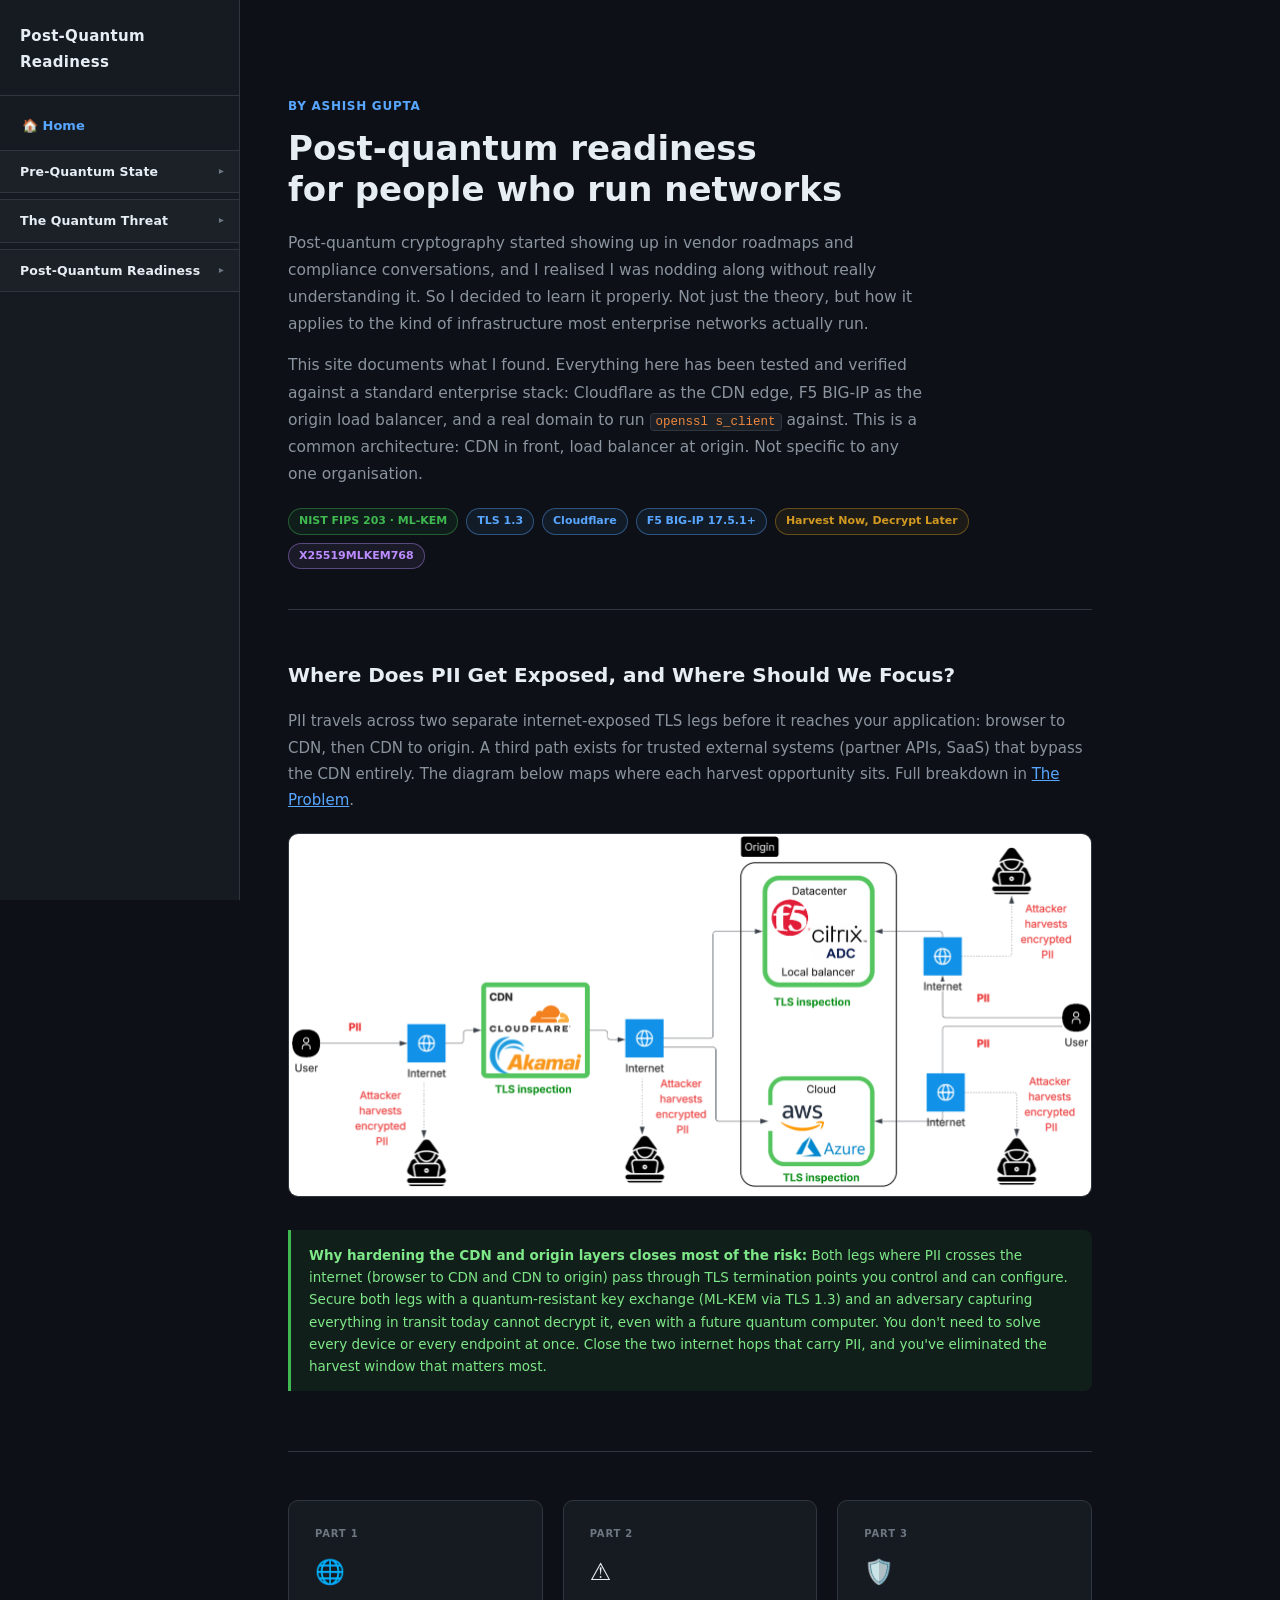
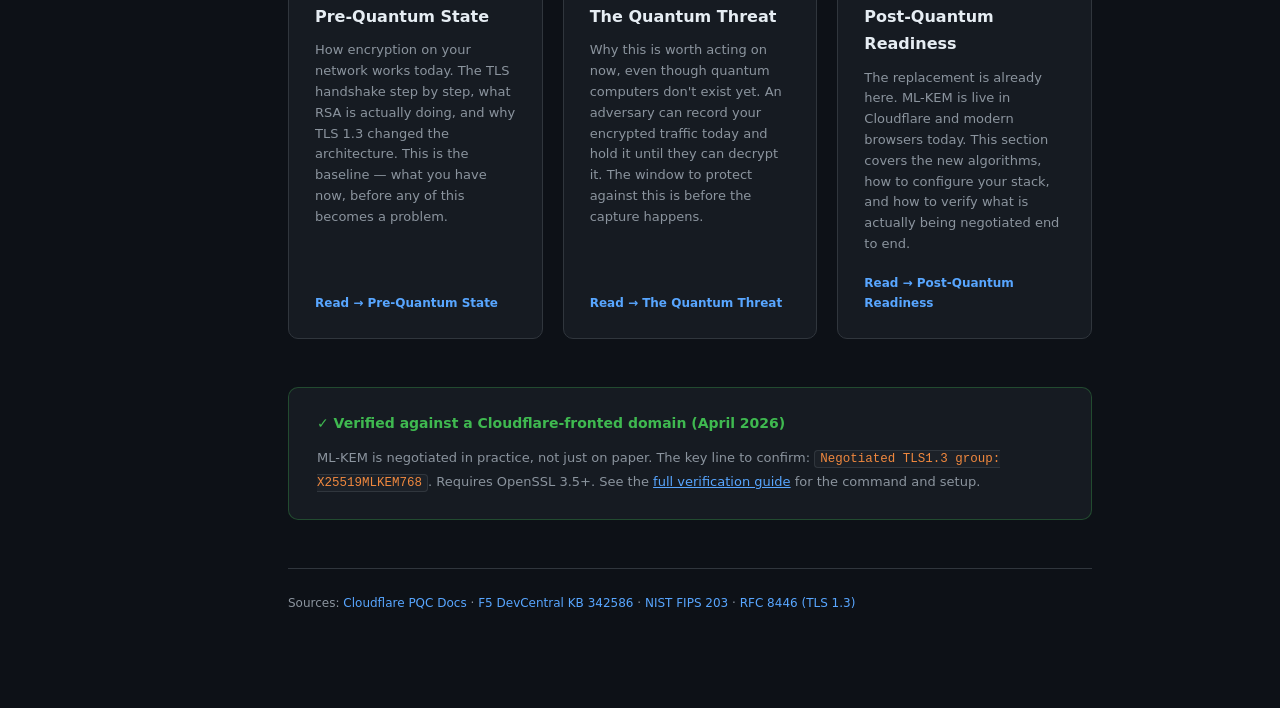
==== commit f3472d81: "Revert "Replace harvest-points.png with flow-with-legs.png" This reverts commit 36dd95d76e643d51ed9d" ====
--- a/docs/index.html
+++ b/docs/index.html
@@ -177,7 +177,7 @@
 
     <!-- Harvest points diagram -->
     <div style="margin-bottom:24px;">
-      <img src="static/flow-with-legs.png"
+      <img src="static/harvest-points.png"
            alt="Network diagram showing harvest points across User → Cloudflare → F5/CloudFront traffic path"
            style="width:100%;border-radius:10px;border:1px solid var(--border);">
     </div>
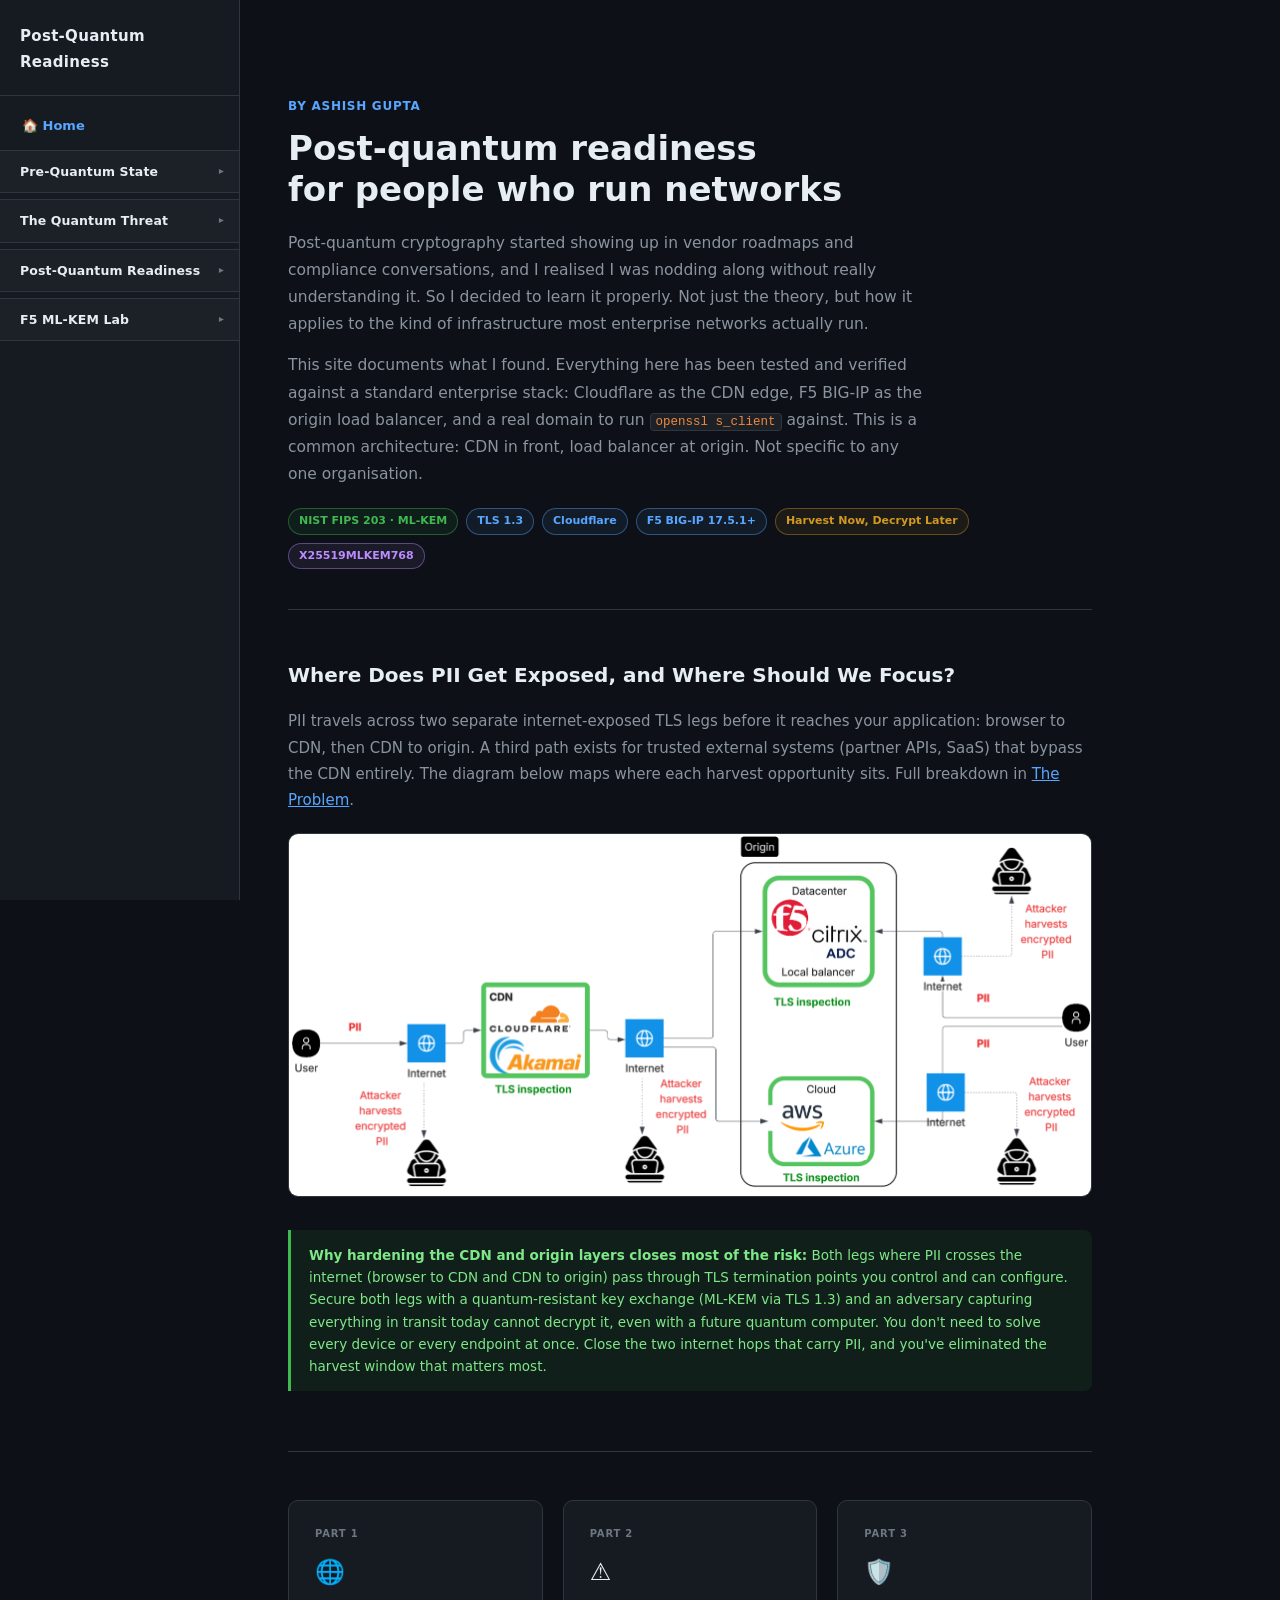
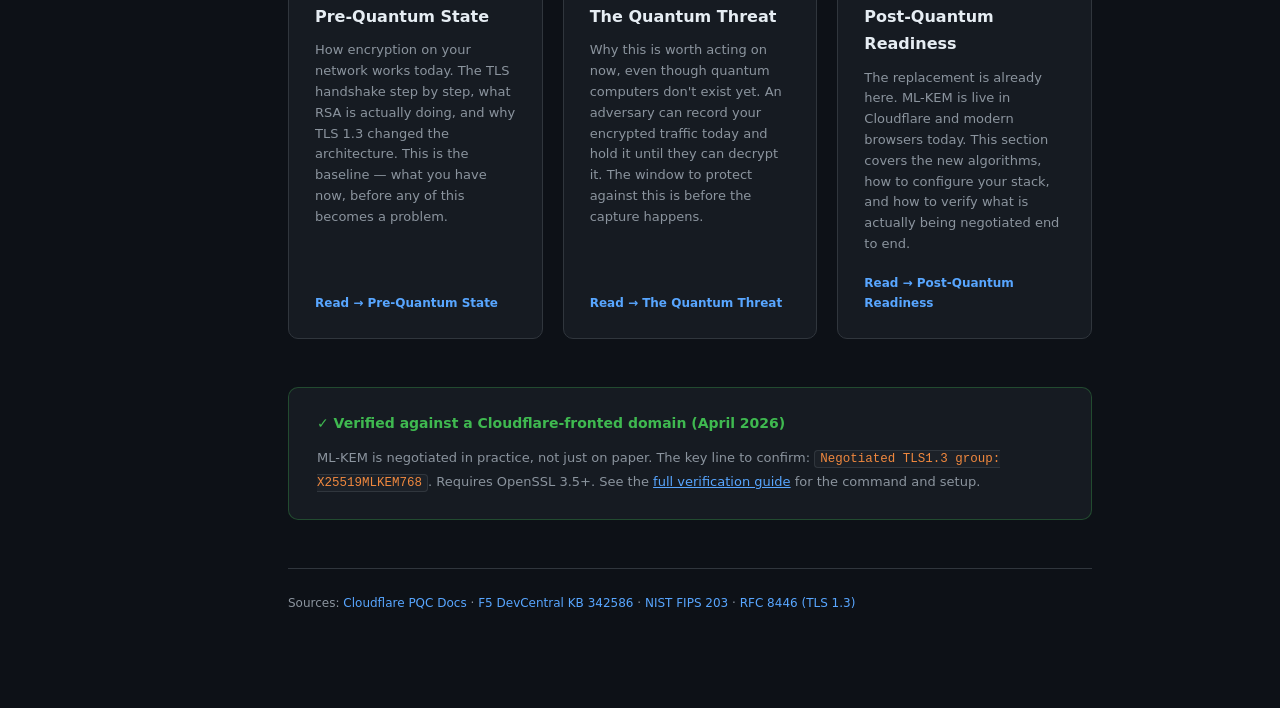
==== commit 4b6b51f3: "Reorganize F5 lab into 3 parts with dedicated nav group Split f5-aws-lab.html into three labeled sec" ====
--- a/docs/index.html
+++ b/docs/index.html
@@ -130,6 +130,22 @@
         <a href="non-http-protocols.html#sip" class="nav-sub nav-sub-2">SIP / VoIP</a>
         <a href="non-http-protocols.html#grpc" class="nav-sub nav-sub-2">gRPC</a>
         <a href="non-http-protocols.html#mqtt" class="nav-sub nav-sub-2">MQTT</a>
+      </div>
+    </div>
+
+    <div class="nav-group">
+      <div class="nav-section">F5 ML-KEM Lab</div>
+      <div class="nav-group-items">
+        <a href="f5-aws-lab.html" class="nav-page">F5 ML-KEM Lab (AWS)</a>
+        <div class="nav-label">AWS Marketplace Setup</div>
+        <a href="f5-aws-lab.html#launch-f5" class="nav-sub">Launch via Marketplace</a>
+        <a href="f5-aws-lab.html#initial-config" class="nav-sub">Initial Config</a>
+        <div class="nav-label">Pre-17.5.1 · No ML-KEM</div>
+        <a href="f5-aws-lab.html#pre-17-5-1" class="nav-sub">Version Check &amp; Error</a>
+        <div class="nav-label">Post-17.5.1 · With ML-KEM</div>
+        <a href="f5-aws-lab.html#vip-no-mlkem" class="nav-sub">VIP without ML-KEM</a>
+        <a href="f5-aws-lab.html#vip-with-mlkem" class="nav-sub">VIP with ML-KEM</a>
+        <a href="f5-aws-lab.html#test" class="nav-sub">Testing</a>
       </div>
     </div>
   </nav>
--- a/docs/static/style.css
+++ b/docs/static/style.css
@@ -168,12 +168,44 @@
   font-size: 11.5px;
 }
 
+/* Category labels within a nav group (non-clickable section dividers) */
+.nav-label {
+  padding: 8px 20px 2px;
+  font-size: 10px;
+  font-weight: 700;
+  text-transform: uppercase;
+  letter-spacing: 0.08em;
+  color: var(--blue);
+  margin-top: 4px;
+}
+
+/* Part dividers on lab pages */
+.part-header {
+  display: flex;
+  align-items: center;
+  gap: 14px;
+  margin: 48px 0 20px;
+  padding-bottom: 14px;
+  border-bottom: 2px solid var(--border);
+}
+.part-title { font-size: 19px; font-weight: 700; color: var(--text); }
+.part-badge {
+  font-size: 10px; font-weight: 700;
+  text-transform: uppercase; letter-spacing: 0.08em;
+  padding: 4px 12px; border-radius: 14px; white-space: nowrap;
+}
+.part-1 { background: rgba(88,166,255,0.15);  color: var(--blue);  border: 1px solid rgba(88,166,255,0.3); }
+.part-2 { background: rgba(248,81,73,0.15);   color: var(--red);   border: 1px solid rgba(248,81,73,0.3); }
+.part-3 { background: rgba(63,185,80,0.15);   color: var(--green); border: 1px solid rgba(63,185,80,0.3); }
+
 /* ── Main content ────────────────────────────────────────────────── */
 main {
   margin-left: var(--sidebar-w);
   flex: 1;
+  min-width: 0;
   max-width: 900px;
   padding: 48px 48px 80px;
+  overflow-x: hidden;
 }
 
 /* ── Page header ─────────────────────────────────────────────────── */
@@ -280,7 +312,9 @@
   border: 1px solid var(--border);
   border-radius: var(--radius);
   padding: 16px 18px;
-  overflow-x: auto;
+  white-space: pre-wrap;
+  word-break: break-word;
+  overflow-wrap: break-word;
   color: #a5c8ff;
   line-height: 1.6;
   margin: 16px 0;
@@ -341,7 +375,7 @@
   font-size: 11px; font-weight: 700; color: var(--text-muted);
   flex-shrink: 0; margin-top: 1px;
 }
-.step-content { flex: 1; }
+.step-content { flex: 1; min-width: 0; }
 .step-title { font-size: 13.5px; font-weight: 600; color: var(--text); margin-bottom: 2px; }
 .step-body  { font-size: 12.5px; color: var(--text-muted); }
 
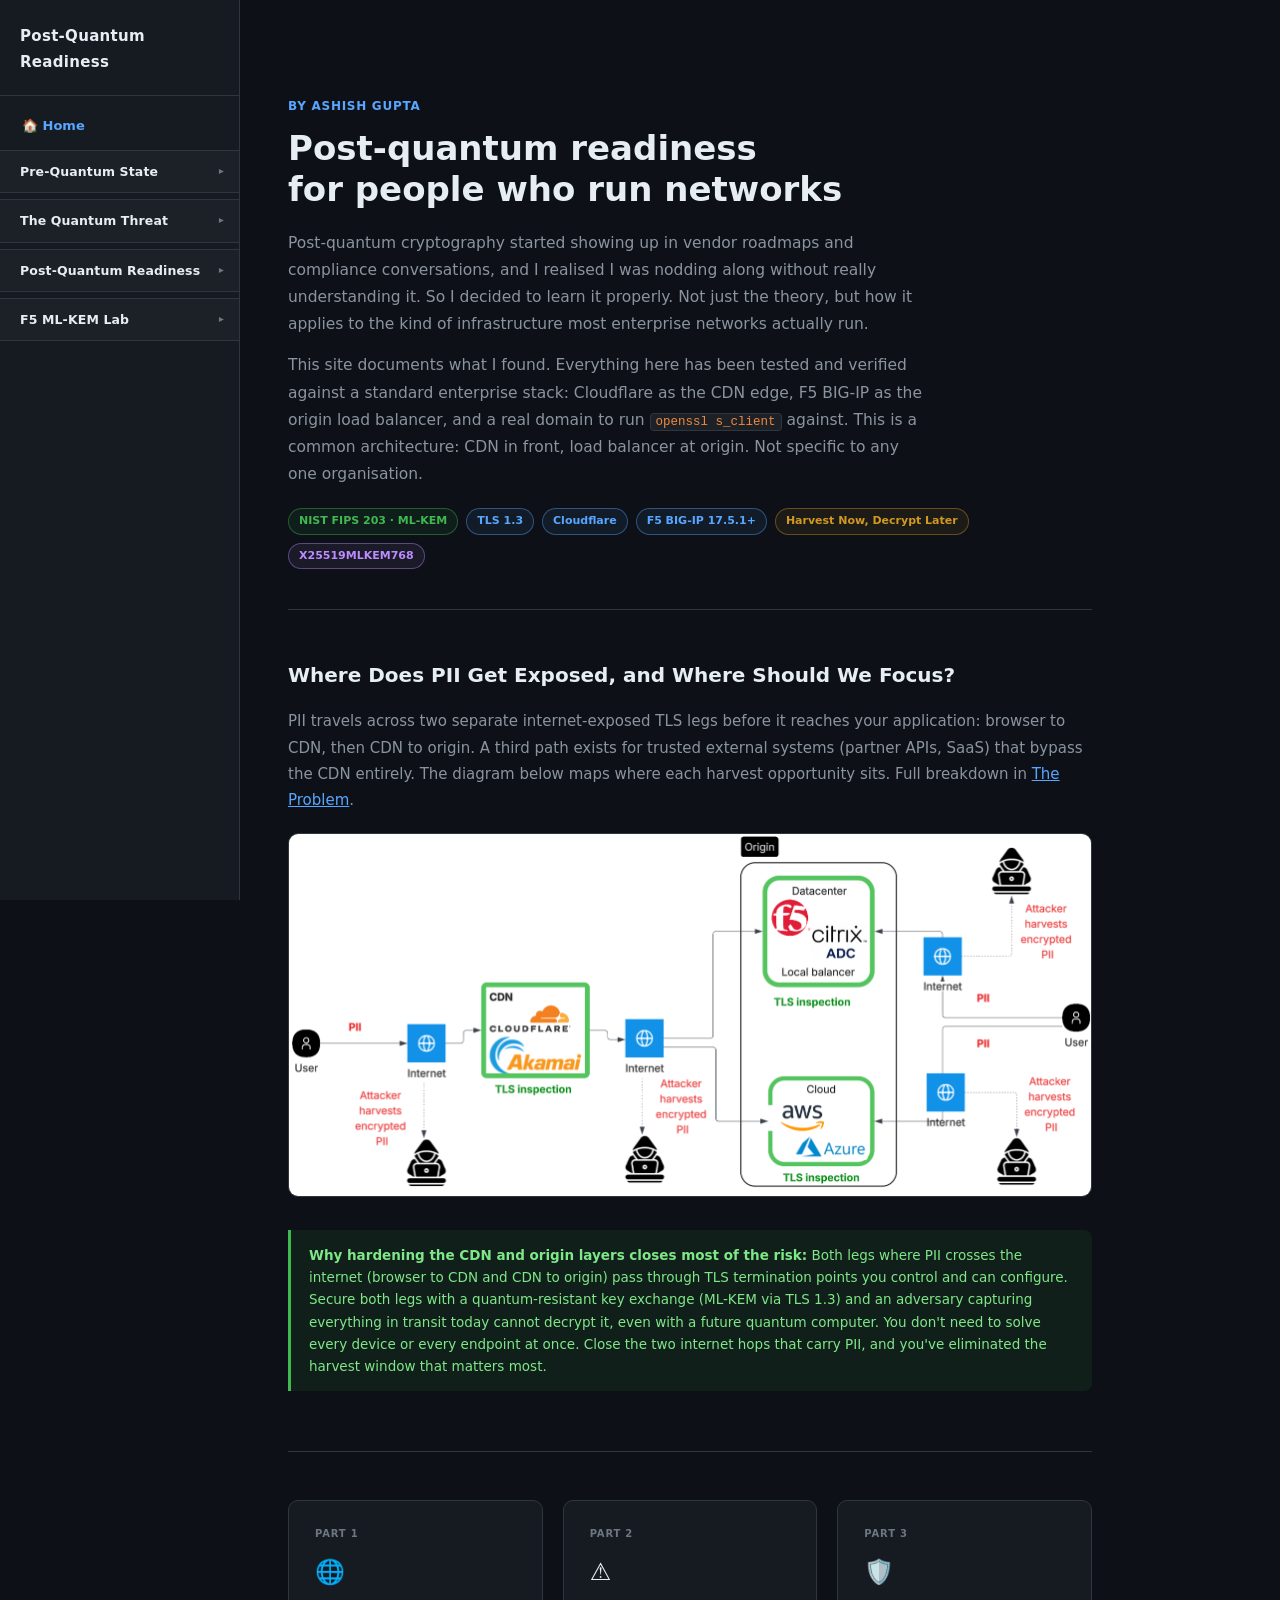
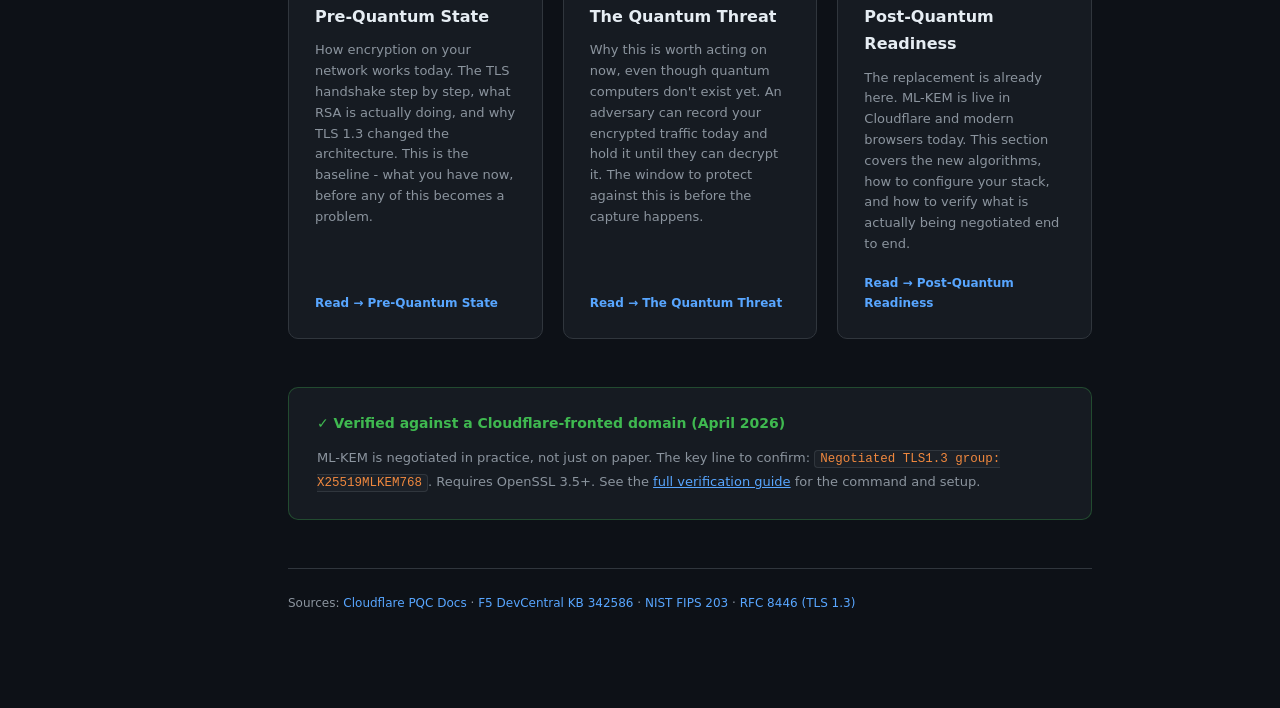
==== commit 842f2fc8: "Remove em-dashes from all pages, use hyphen in body text and pipe in page titles" ====
--- a/docs/index.html
+++ b/docs/index.html
@@ -219,7 +219,7 @@
       <h3>Pre-Quantum State</h3>
       <p>
         How encryption on your network works today. The TLS handshake step by step, what RSA
-        is actually doing, and why TLS 1.3 changed the architecture. This is the baseline —
+        is actually doing, and why TLS 1.3 changed the architecture. This is the baseline  - 
         what you have now, before any of this becomes a problem.
       </p>
       <div class="card-link">Read → Pre-Quantum State</div>
